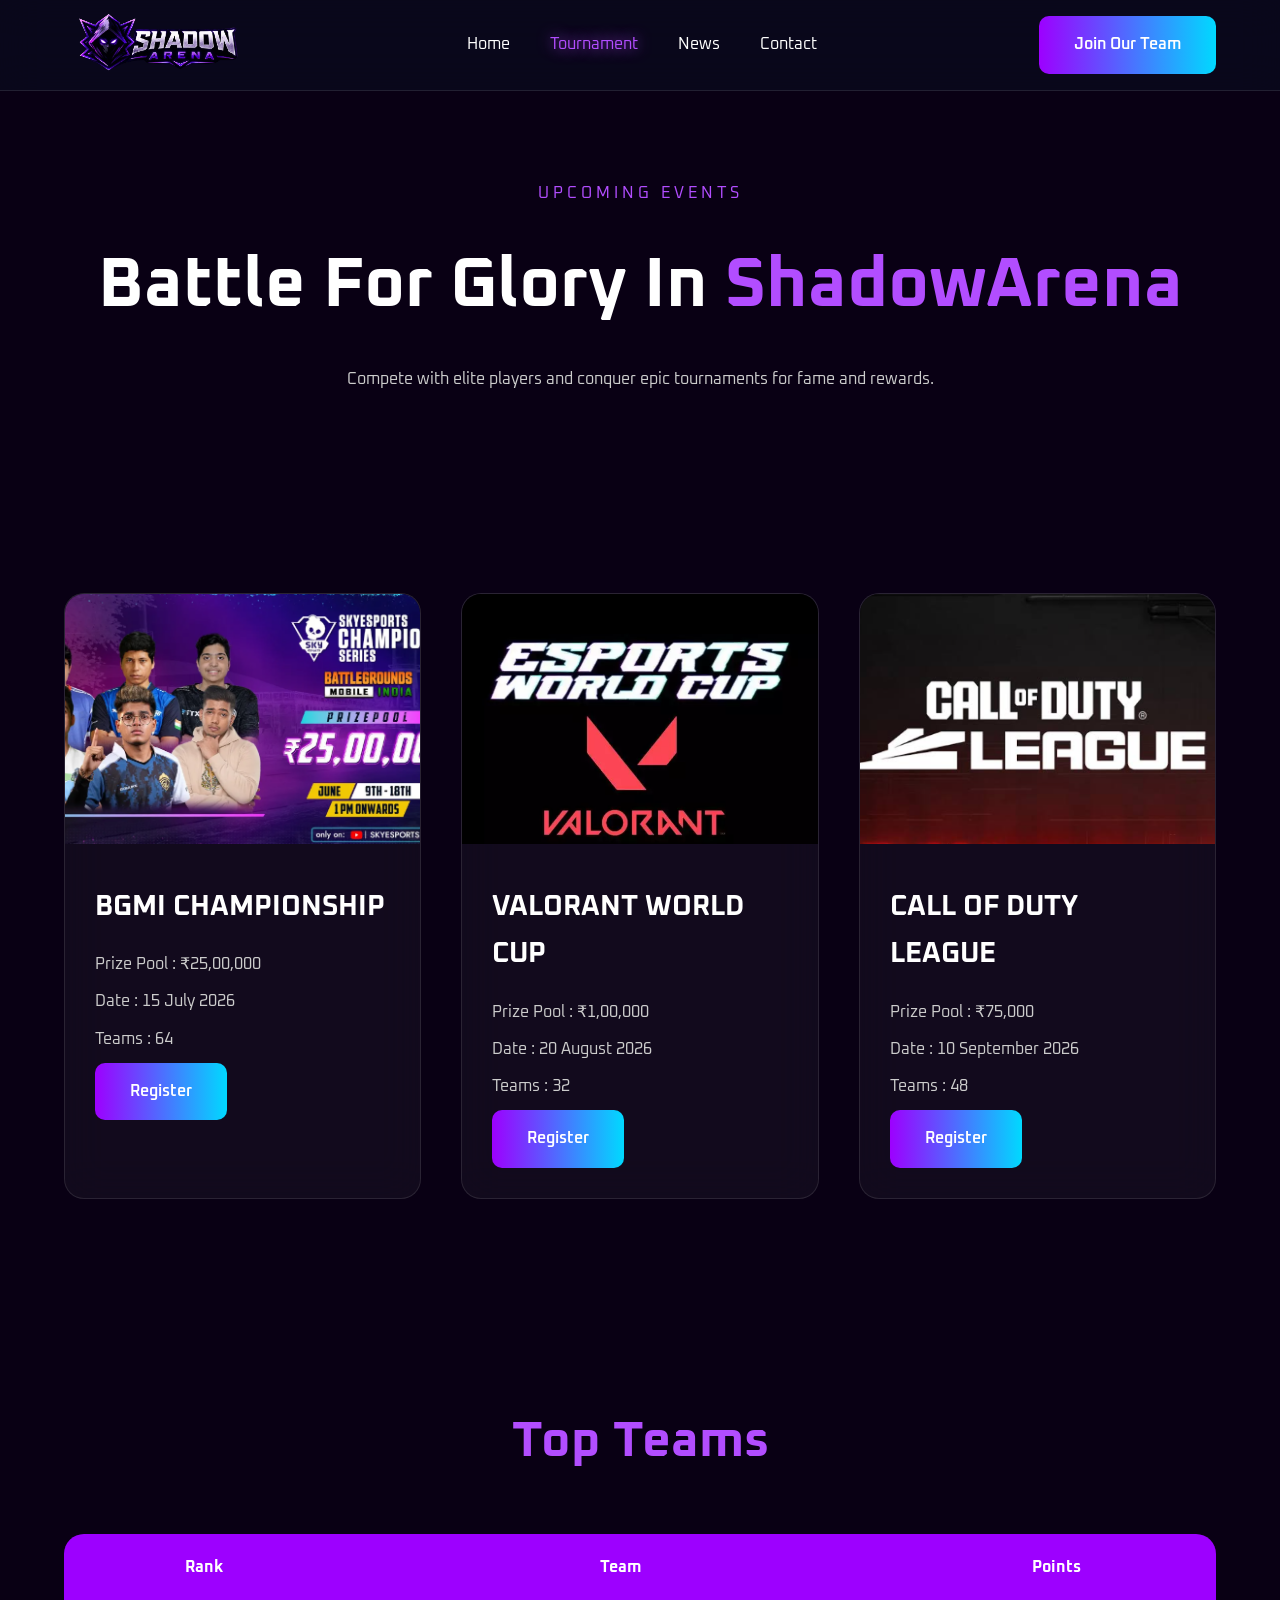
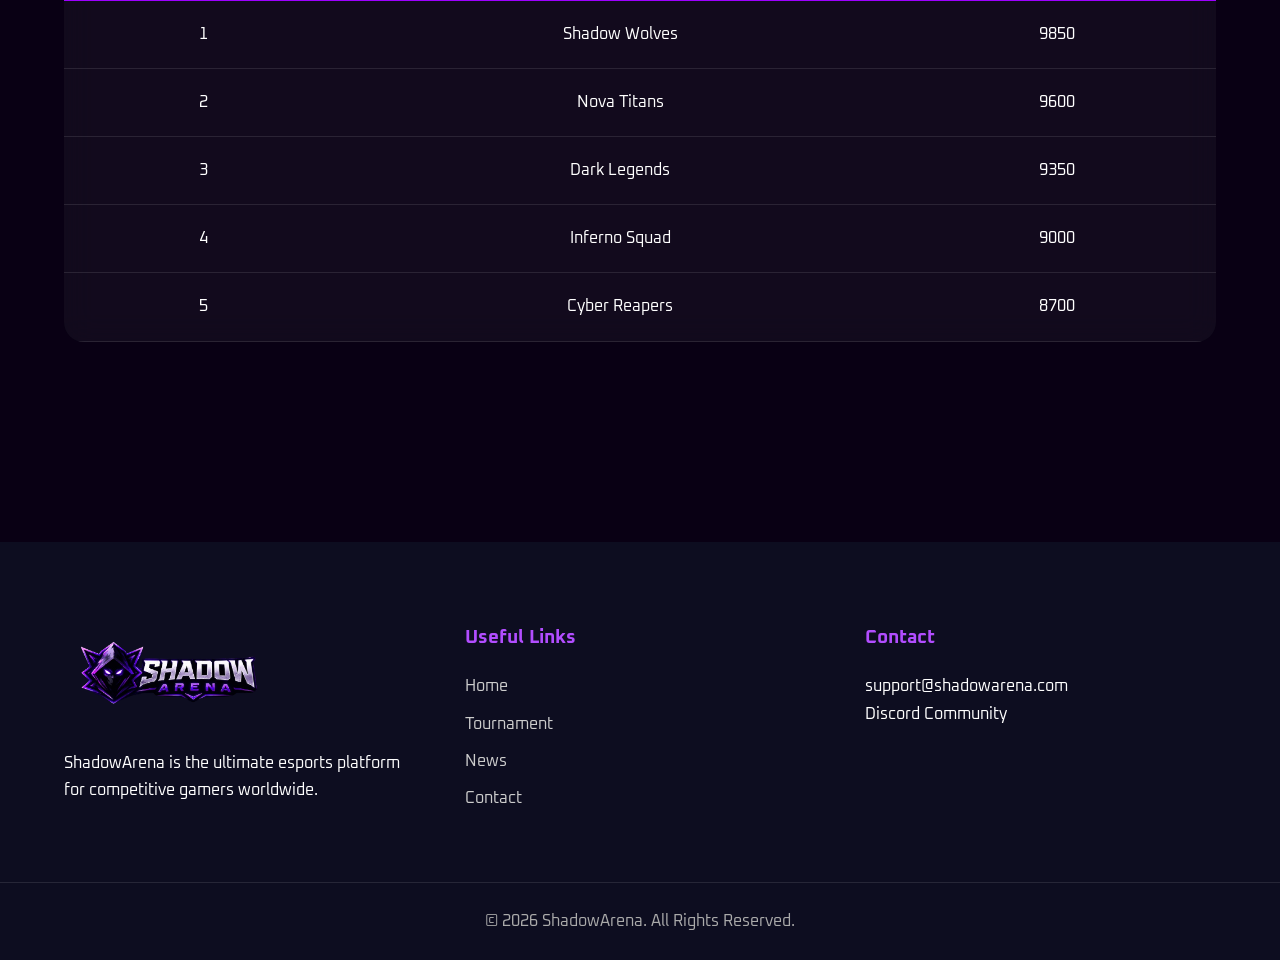
==== assets/HTML/tournament.html @ dc07c658 "completed the project successfully" ====
<!DOCTYPE html>
<html lang="en">

<head>

    <meta charset="UTF-8">
    <meta name="viewport" content="width=device-width, initial-scale=1.0">

    <title>Tournaments | ShadowArena</title>

    <link rel="preconnect" href="https://fonts.googleapis.com">
    <link rel="preconnect" href="https://fonts.gstatic.com" crossorigin>

    <link href="https://fonts.googleapis.com/css2?family=Oxanium:wght@300;400;500;600;700&display=swap"
        rel="stylesheet">

    <link rel="stylesheet" href="../css/tournament.css">

    <link rel="stylesheet" href="https://cdnjs.cloudflare.com/ajax/libs/font-awesome/6.5.1/css/all.min.css">

    <link rel="shortcut icon" href="../../favicon.png" type="image/svg+xml">

</head>

<body>

    <!-- HEADER -->

    <header>

        <div class="container nav-container">

            <a href="index.html" class="logo">
                <img src="../images/logo.png">
            </a>

            <ul class="navbar">

                <li><a href="index.html">Home</a></li>

                <li><a class="active" href="tournament.html">Tournament</a></li>

                <li><a href="news.html">News</a></li>

                <li><a href="contact.html">Contact</a></li>

            </ul>

            <a href="#" class="btn">
                Join Our Team
            </a>

        </div>

    </header>


    <!-- HERO -->

    <section class="hero">

        <div class="container">

            <p class="subtitle">
                UPCOMING EVENTS
            </p>

            <h1>
                Battle For Glory In
                <span>ShadowArena</span>
            </h1>

            <p class="hero-text">

                Compete with elite players and conquer epic tournaments for fame and rewards.

            </p>

        </div>

    </section>



    <!-- TOURNAMENT CARDS -->

    <section class="tournaments">

        <div class="container">

            <div class="tournament-grid">


                <div class="tournament-card">

                    <img src="../images/tournament1.png">

                    <div class="card-content">

                        <h2>BGMI CHAMPIONSHIP</h2>

                        <p>Prize Pool : ₹25,00,000</p>

                        <p>Date : 15 July 2026</p>

                        <p>Teams : 64</p>

                        <a href="#" class="btn">
                            Register
                        </a>

                    </div>

                </div>



                <div class="tournament-card">

                    <img src="../images/tournamnet2.png">

                    <div class="card-content">

                        <h2>VALORANT WORLD CUP</h2>

                        <p>Prize Pool : ₹1,00,000</p>

                        <p>Date : 20 August 2026</p>

                        <p>Teams : 32</p>

                        <a href="#" class="btn">
                            Register
                        </a>

                    </div>

                </div>



                <div class="tournament-card">

                    <img src="../images/tournament3.png">

                    <div class="card-content">

                        <h2>CALL OF DUTY LEAGUE</h2>

                        <p>Prize Pool : ₹75,000</p>

                        <p>Date : 10 September 2026</p>

                        <p>Teams : 48</p>

                        <a href="#" class="btn">
                            Register
                        </a>

                    </div>

                </div>


            </div>

        </div>

    </section>



    <!-- LEADERBOARD -->

    <section class="leaderboard">

        <div class="container">

            <h1>
                Top Teams
            </h1>

            <table>

                <tr>

                    <th>Rank</th>

                    <th>Team</th>

                    <th>Points</th>

                </tr>

                <tr>

                    <td>1</td>

                    <td>Shadow Wolves</td>

                    <td>9850</td>

                </tr>

                <tr>

                    <td>2</td>

                    <td>Nova Titans</td>

                    <td>9600</td>

                </tr>

                <tr>

                    <td>3</td>

                    <td>Dark Legends</td>

                    <td>9350</td>

                </tr>

                <tr>

                    <td>4</td>

                    <td>Inferno Squad</td>

                    <td>9000</td>

                </tr>

                <tr>

                    <td>5</td>

                    <td>Cyber Reapers</td>

                    <td>8700</td>

                </tr>

            </table>

        </div>

    </section>



    <!-- FOOTER -->

    <footer>

        <div class="container footer-grid">

            <div>

                <img src="../images/logo.png" class="footer-logo">

                <p>

                    ShadowArena is the ultimate esports platform for competitive gamers worldwide.

                </p>

            </div>


            <div>

                <h3>
                    Useful Links
                </h3>

                <ul>

                    <li><a href="../../index.html">Home</a></li>

                    <li><a href="tournament.html">Tournament</a></li>

                    <li><a href="news.html">News</a></li>

                    <li><a href="contact.html">Contact</a></li>

                </ul>

            </div>


            <div>

                <h3>
                    Contact
                </h3>

                <p>support@shadowarena.com</p>

                <p>Discord Community</p>

            </div>

        </div>

        <div class="copyright">

            © 2026 ShadowArena. All Rights Reserved.

        </div>

    </footer>

</body>

</html>
---- assets/css/tournament.css ----
*{
margin:0;
padding:0;
box-sizing:border-box;
font-family:'Oxanium',sans-serif;
}

body{
background:#090014;
color:#fff;
overflow-x:hidden;
line-height:1.7;
}

.container{
width:90%;
max-width:1200px;
margin:auto;
}

/* HEADER */

header{
position:fixed;
top:0;
left:0;
width:100%;
z-index:1000;
background:rgba(10,10,30,.7);
backdrop-filter:blur(20px);
border-bottom:1px solid rgba(255,255,255,.1);
}

.nav-container{
height:90px;
display:flex;
justify-content:space-between;
align-items:center;
}

.logo img{
width:180px;
}

.navbar{
display:flex;
gap:40px;
list-style:none;
}

.navbar a{
text-decoration:none;
color:white;
transition:.3s;
}

.navbar a:hover,
.navbar .active{
color:#b24dff;
text-shadow:0 0 15px #b24dff;
}

.btn{
padding:15px 35px;
background:linear-gradient(90deg,#9d00ff,#00d9ff);
border:none;
color:white;
font-weight:600;
border-radius:10px;
text-decoration:none;
display:inline-block;
transition:.4s;
}

.btn:hover{
transform:translateY(-5px);
box-shadow:0 0 25px #9d00ff;
}

/* HERO */

.hero{
padding-top:180px;
padding-bottom:100px;
text-align:center;
}

.subtitle{
letter-spacing:4px;
color:#b24dff;
margin-bottom:20px;
}

.hero h1{
font-size:70px;
margin-bottom:20px;
}

.hero span{
color:#b24dff;
}

.hero-text{
max-width:700px;
margin:auto;
color:#ccc;
}

/* TOURNAMENTS */

.tournaments{
padding:100px 0;
}

.tournament-grid{
display:grid;
grid-template-columns:repeat(auto-fit,minmax(350px,1fr));
gap:40px;
}

.tournament-card{
background:rgba(255,255,255,.04);
backdrop-filter:blur(20px);
border:1px solid rgba(255,255,255,.1);
border-radius:20px;
overflow:hidden;
transition:.4s;
}

.tournament-card:hover{
transform:translateY(-10px);
box-shadow:0 0 35px #9d00ff;
}

.tournament-card img{
width:100%;
height:250px;
object-fit:cover;
}

.card-content{
padding:30px;
}

.card-content h2{
margin-bottom:20px;
font-size:28px;
}

.card-content p{
color:#ccc;
margin-bottom:10px;
}

/* LEADERBOARD */

.leaderboard{
padding:100px 0;
}

.leaderboard h1{
text-align:center;
margin-bottom:50px;
font-size:50px;
color:#b24dff;
}

table{
width:100%;
border-collapse:collapse;
background:rgba(255,255,255,.04);
backdrop-filter:blur(15px);
border-radius:20px;
overflow:hidden;
}

th{
background:#9d00ff;
padding:20px;
}

td{
padding:20px;
text-align:center;
border-bottom:1px solid rgba(255,255,255,.1);
}

tr:hover{
background:rgba(255,255,255,.05);
}

/* FOOTER */

footer{
margin-top:100px;
background:#0d0d20;
padding-top:80px;
}

.footer-grid{
display:grid;
grid-template-columns:repeat(auto-fit,minmax(250px,1fr));
gap:50px;
padding-bottom:60px;
}

.footer-logo{
width:200px;
margin-bottom:20px;
}

footer h3{
margin-bottom:20px;
color:#b24dff;
}

footer ul{
list-style:none;
}

footer ul li{
margin-bottom:10px;
}

footer a{
color:#ccc;
text-decoration:none;
transition:.3s;
}

footer a:hover{
color:#b24dff;
}

.copyright{
text-align:center;
padding:25px;
border-top:1px solid rgba(255,255,255,.1);
color:#aaa;
}

/* TABLET */

@media(max-width:991px){

.hero h1{
font-size:55px;
}

.navbar{
gap:20px;
}

.btn{
display:none;
}

}

/* MOBILE */

@media(max-width:768px){

.nav-container{
flex-direction:column;
height:auto;
padding:20px 0;
}

.navbar{
margin-top:20px;
flex-wrap:wrap;
justify-content:center;
}

.hero{
padding-top:220px;
}

.hero h1{
font-size:42px;
}

table{
display:block;
overflow-x:auto;
}

.tournament-grid{
grid-template-columns:1fr;
}

}

@media(max-width:500px){

.hero h1{
font-size:35px;
}

.card-content h2{
font-size:22px;
}

.leaderboard h1{
font-size:35px;
}

}
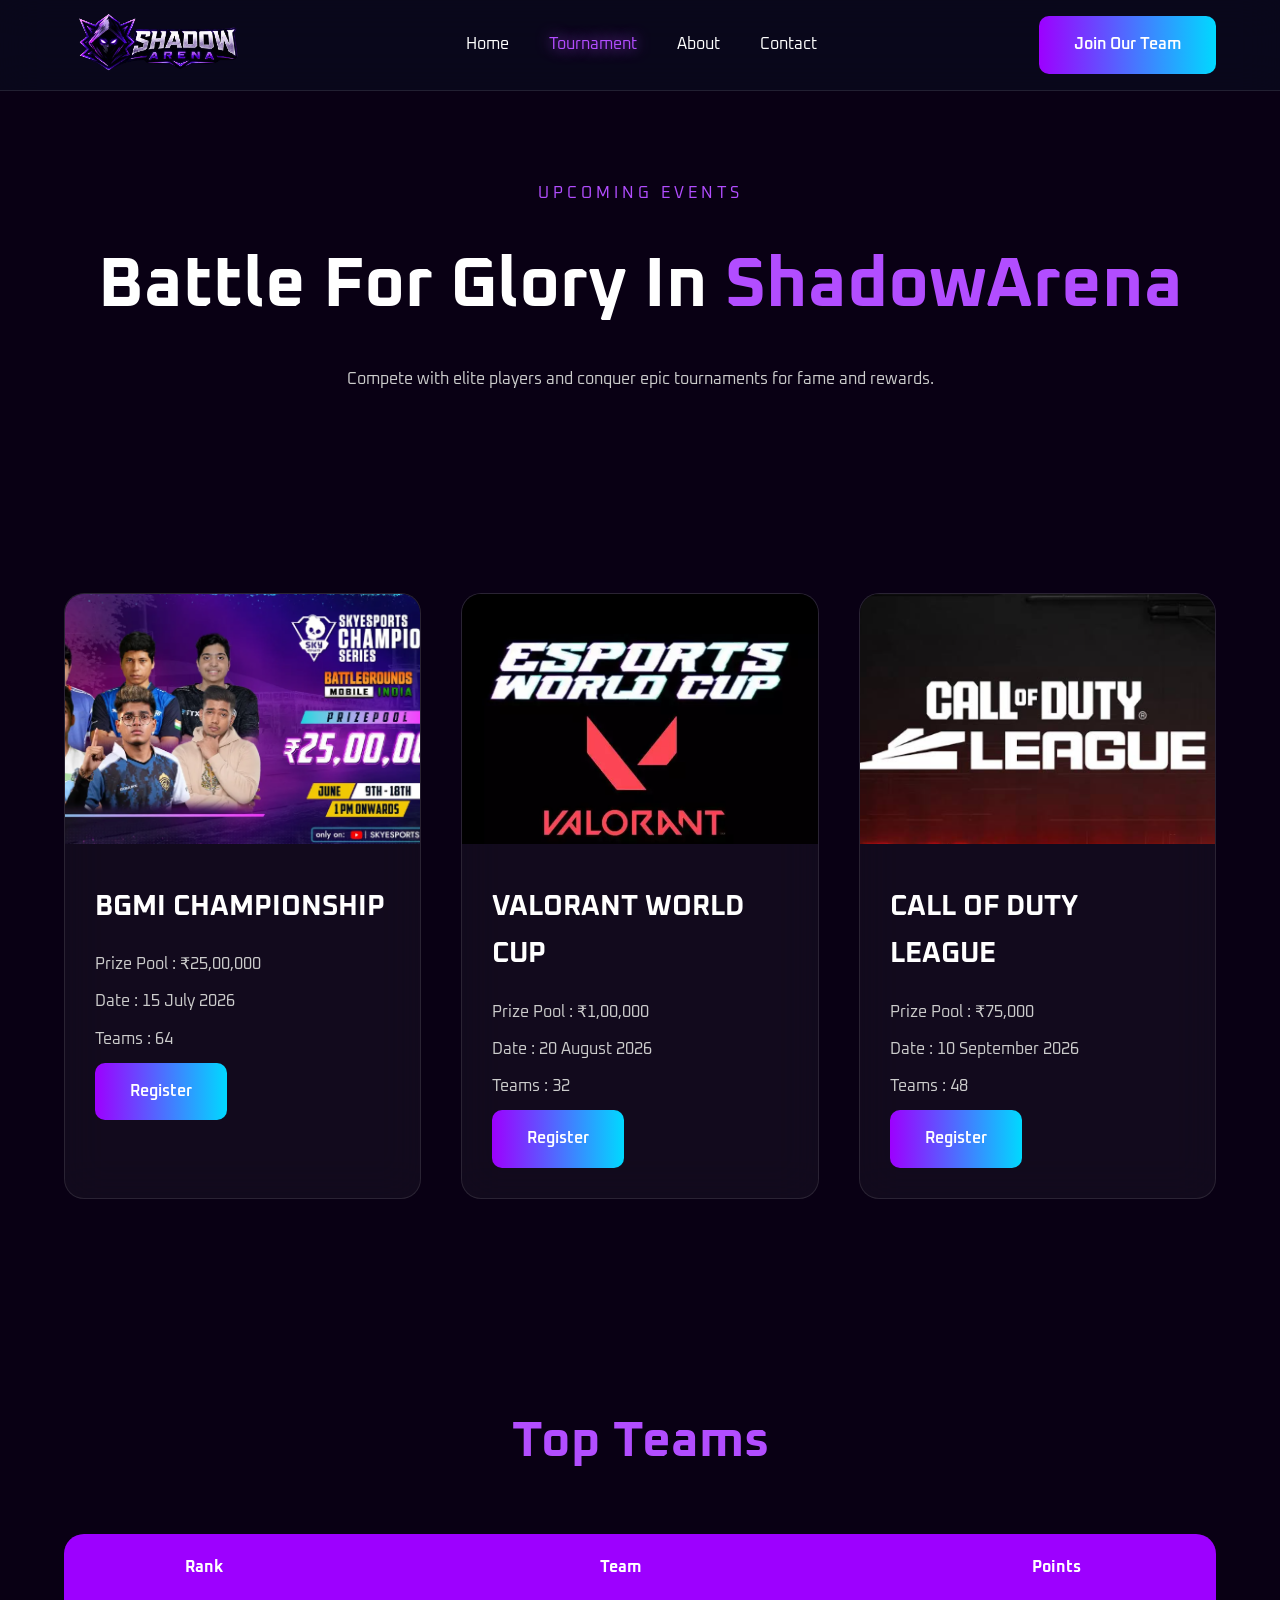
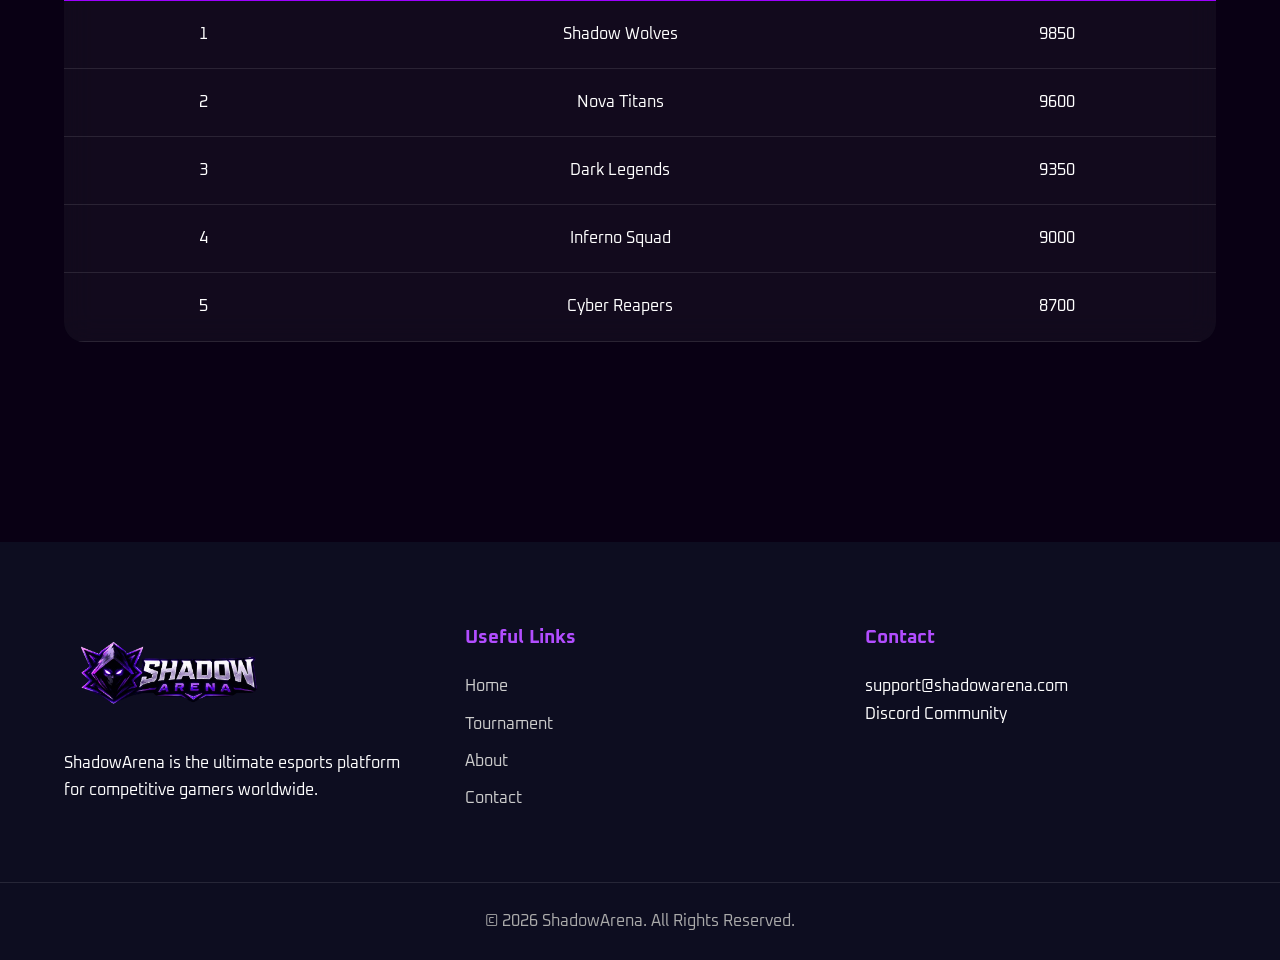
==== commit 4cefd528: "added required images" ====
--- a/assets/HTML/tournament.html
+++ b/assets/HTML/tournament.html
@@ -30,17 +30,17 @@
 
         <div class="container nav-container">
 
-            <a href="index.html" class="logo">
+            <a href="../../index.html" class="logo">
                 <img src="../images/logo.png">
             </a>
 
             <ul class="navbar">
 
-                <li><a href="index.html">Home</a></li>
+                <li><a href="../../index.html">Home</a></li>
 
                 <li><a class="active" href="tournament.html">Tournament</a></li>
 
-                <li><a href="news.html">News</a></li>
+                <li><a href="about.html">About</a></li>
 
                 <li><a href="contact.html">Contact</a></li>
 
@@ -105,7 +105,7 @@
 
                         <p>Teams : 64</p>
 
-                        <a href="#" class="btn">
+                        <a href="../HTML/register.html" class="btn">
                             Register
                         </a>
 
@@ -129,7 +129,7 @@
 
                         <p>Teams : 32</p>
 
-                        <a href="#" class="btn">
+                        <a href="../HTML/register.html" class="btn">
                             Register
                         </a>
 
@@ -153,7 +153,7 @@
 
                         <p>Teams : 48</p>
 
-                        <a href="#" class="btn">
+                        <a href="../HTML/register.html" class="btn">
                             Register
                         </a>
 
@@ -281,7 +281,7 @@
 
                     <li><a href="tournament.html">Tournament</a></li>
 
-                    <li><a href="news.html">News</a></li>
+                    <li><a href="about.html">About</a></li>
 
                     <li><a href="contact.html">Contact</a></li>
 
